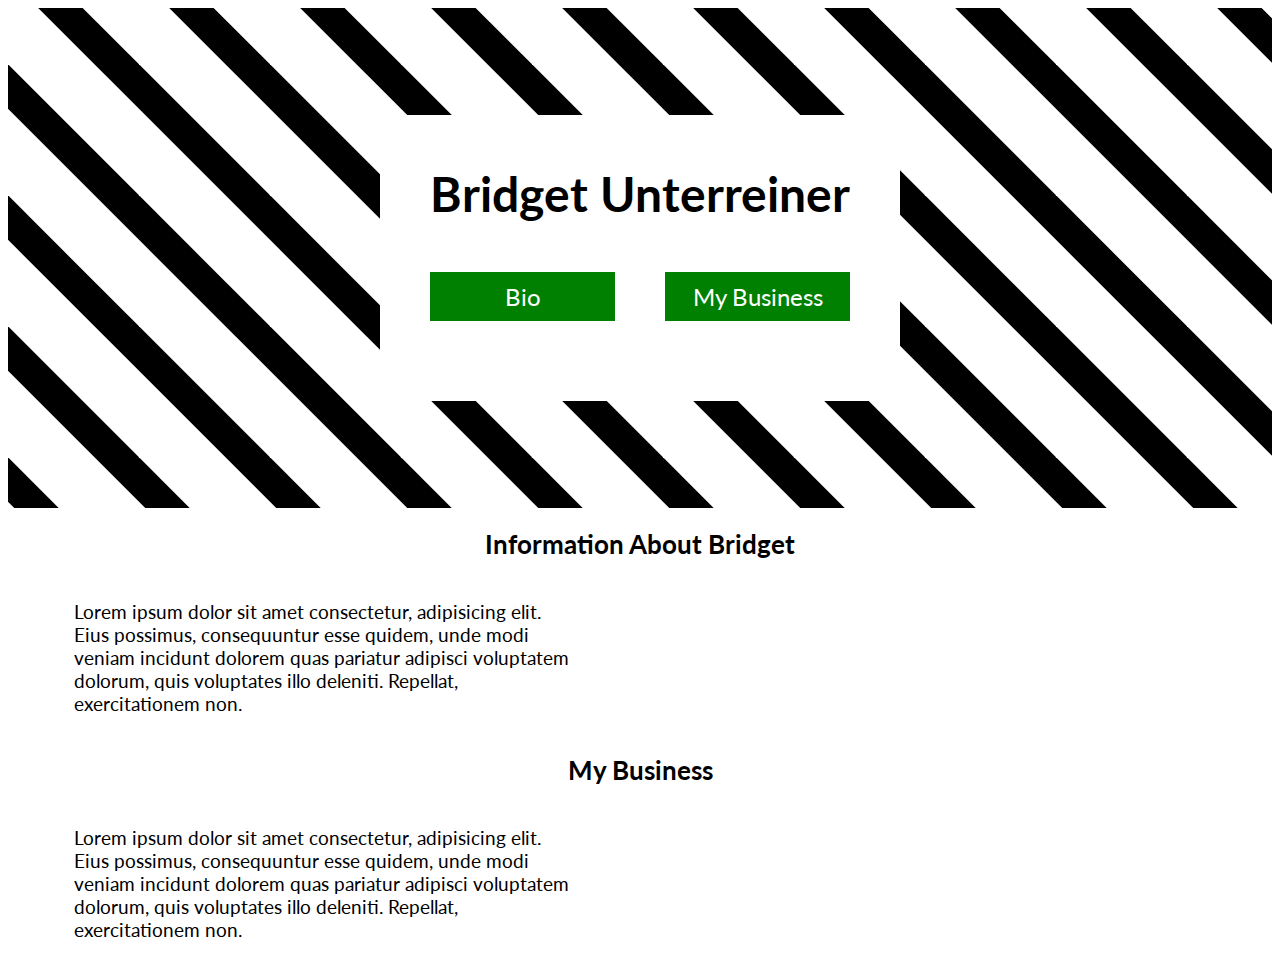
==== HW-1/index.html @ a425f8db "rough draft" ====
<!DOCTYPE html>
<html lang="en">
<head>
    <meta charset="UTF-8">
    <meta name="viewport" content="width=device-width, initial-scale=1.0">
    <meta http-equiv="X-UA-Compatible" content="ie=edge">
    <title>Bridget Unterreiner</title>
    <link rel="stylesheet" href="style.css">
</head>
<body>
    <div class="hero">
        <div class="hero-box">
            <div class="hero-content">
                <h1>Bridget Unterreiner</h1>
                <div class="hero-links">
                    <a href="#bio">Bio</a>
                    <a href="#business">My Business</a>
                </div>
            </div>
        </div>
    </div>
    <div id="bio" class="info-section">
        <h2>Information About Bridget</h2>
        <div class="info-columns">
            <div class="info-column-1">
                <p>
                    Lorem ipsum dolor sit amet consectetur, adipisicing elit. Eius possimus, consequuntur esse quidem, unde modi veniam incidunt dolorem quas pariatur adipisci voluptatem dolorum, quis voluptates illo deleniti. Repellat, exercitationem non.
                </p>
            </div>
            <div class="info-column-2">
                <img src="http://via.placeholder.com/350x350" alt="">
            </div>
        </div>
    </div>
    <div id="business" class="info-section">
        <h2>My Business</h2>
        <div class="info-columns">
            <div class="info-column-1">
                <p>
                    Lorem ipsum dolor sit amet consectetur, adipisicing elit. Eius possimus, consequuntur esse quidem, unde modi veniam incidunt dolorem quas pariatur adipisci voluptatem dolorum, quis voluptates illo deleniti. Repellat, exercitationem non.
                </p>
            </div>
            <div class="info-column-2">
                <img src="http://via.placeholder.com/350x350" alt="">
            </div>
        </div>
    </div>
</body>
</html>
---- HW-1/style.css ----
@import url(https://fonts.googleapis.com/css?family=Lato:100,100italic,300,300italic,regular,italic,700,700italic,900,900italic);

body {
    font-family: 'Lato';
}

p {
    font-size: 1.2em;
}

.hero {
    display: flex;
    justify-content: center;
    align-items: center;
    background-color: #fff;
    background-image:url([data-uri]);
    height: 500px;
}

.hero-box {
    /* background-color: rgba(255, 182, 193, 0.5); */
    background-color: white;
    padding: 50px;
    display: flex;
    align-items: center;
}

.hero-box h1 {
    margin: 0 0 50px 0;
    font-size: 3em;
}

.hero-links {
    display: flex;
    width: 100%;
    flex-direction: column;
}

.hero-links a {
    text-decoration: none;
    background-color: green;
    color: white;
    padding: 10px;
    width: 100%;
    text-align: center;
    margin-bottom: 30px;
    font-size: 1.5em;
}

.info-section h2{
    font-size: 1.6em;
    text-align: center;
}

.info-column-2 {
    text-align: center;
}

@media only screen and (min-width : 768px) {
    .hero-links {
        justify-content: space-between;
        flex-direction: row;
    }
    
    .hero-links a {
        margin-right: 50px;
    }

    .hero-links a:last-child {
        margin-right: 0;
    }

    .info-columns {
        display: flex;
        justify-content: space-around;
    }

    .info-columns > * {
        width: 500px;
    }
}
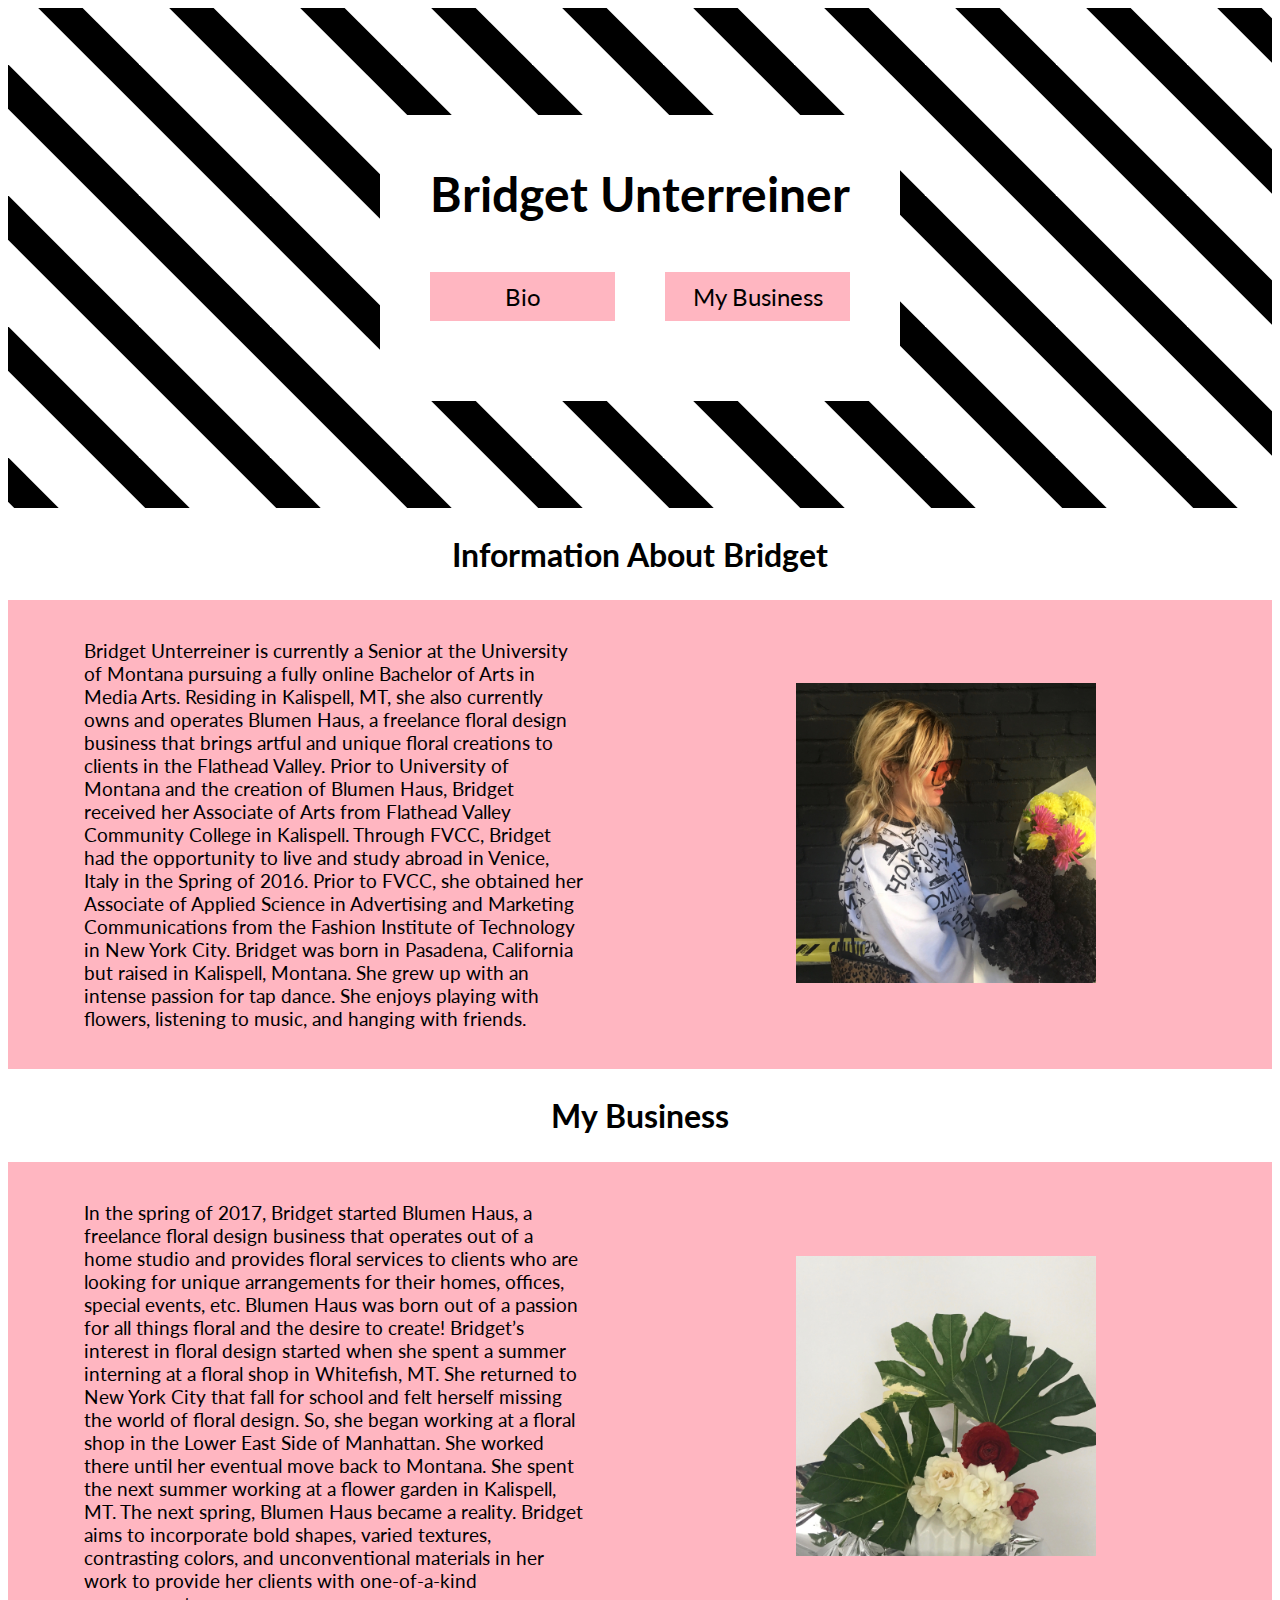
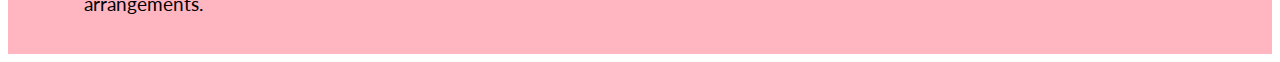
==== commit 0377ad01: "HW1 commit" ====
--- a/HW-1/index.html
+++ b/HW-1/index.html
@@ -24,11 +24,15 @@
         <div class="info-columns">
             <div class="info-column-1">
                 <p>
-                    Lorem ipsum dolor sit amet consectetur, adipisicing elit. Eius possimus, consequuntur esse quidem, unde modi veniam incidunt dolorem quas pariatur adipisci voluptatem dolorum, quis voluptates illo deleniti. Repellat, exercitationem non.
+                    Bridget Unterreiner is currently a Senior at the University of Montana pursuing a fully online Bachelor of Arts in Media Arts. Residing in Kalispell, MT, she also currently owns and operates Blumen Haus, a freelance floral design business that brings artful and unique floral creations to clients in the Flathead Valley. 
+                        
+                    Prior to University of Montana and the creation of Blumen Haus, Bridget received her Associate of Arts from Flathead Valley Community College in Kalispell. Through FVCC, Bridget had the opportunity to live and study abroad in Venice, Italy in the Spring of 2016. Prior to FVCC, she obtained her Associate of Applied Science in Advertising and Marketing Communications from the Fashion Institute of Technology in New York City. 
+                        
+                    Bridget was born in Pasadena, California but raised in Kalispell, Montana. She grew up with an intense passion for tap dance. She enjoys playing with flowers, listening to music, and hanging with friends. 
                 </p>
             </div>
             <div class="info-column-2">
-                <img src="http://via.placeholder.com/350x350" alt="">
+                <img src="./images/portrait_3.jpg" id="portrait_image" alt="">
             </div>
         </div>
     </div>
@@ -37,11 +41,10 @@
         <div class="info-columns">
             <div class="info-column-1">
                 <p>
-                    Lorem ipsum dolor sit amet consectetur, adipisicing elit. Eius possimus, consequuntur esse quidem, unde modi veniam incidunt dolorem quas pariatur adipisci voluptatem dolorum, quis voluptates illo deleniti. Repellat, exercitationem non.
-                </p>
+                        In the spring of 2017, Bridget started Blumen Haus, a freelance floral design business that operates out of a home studio and provides floral services to clients who are looking for unique arrangements for their homes, offices, special events, etc. Blumen Haus was born out of a passion for all things floral and the desire to create! Bridget’s interest in floral design started when she spent a summer interning at a floral shop in Whitefish, MT. She returned to New York City that fall for school and felt herself missing the world of floral design. So, she began working at a floral shop in the Lower East Side of Manhattan. She worked there until her eventual move back to Montana. She spent the next summer working at a flower garden in Kalispell, MT. The next spring, Blumen Haus became a reality. Bridget aims to incorporate bold shapes, varied textures, contrasting colors, and unconventional materials in her work to provide her clients with one-of-a-kind arrangements.                 </p>
             </div>
             <div class="info-column-2">
-                <img src="http://via.placeholder.com/350x350" alt="">
+                <img src="./images/flowers_4.jpg" id="flowers_image" alt="">
             </div>
         </div>
     </div>
--- a/HW-1/style.css
+++ b/HW-1/style.css
@@ -38,22 +38,44 @@
 
 .hero-links a {
     text-decoration: none;
-    background-color: green;
-    color: white;
+    background-color: lightpink;
+    color: black;
     padding: 10px;
     width: 100%;
     text-align: center;
     margin-bottom: 30px;
     font-size: 1.5em;
+    
 }
 
 .info-section h2{
-    font-size: 1.6em;
+    font-size: 2em;
     text-align: center;
+    
 }
 
 .info-column-2 {
     text-align: center;
+    
+}
+
+.info-columns {
+    background-color: lightpink;
+    padding: 20px;
+
+}
+
+#portrait_image {
+    max-width: 300px;
+    height: 300px;
+    
+
+}
+
+#flowers_image {   
+    max-width: 300px;
+    height: 300px;
+
 }
 
 @media only screen and (min-width : 768px) {
@@ -73,9 +95,12 @@
     .info-columns {
         display: flex;
         justify-content: space-around;
+        align-items: center;
+        
     }
 
     .info-columns > * {
         width: 500px;
     }
 }
+
